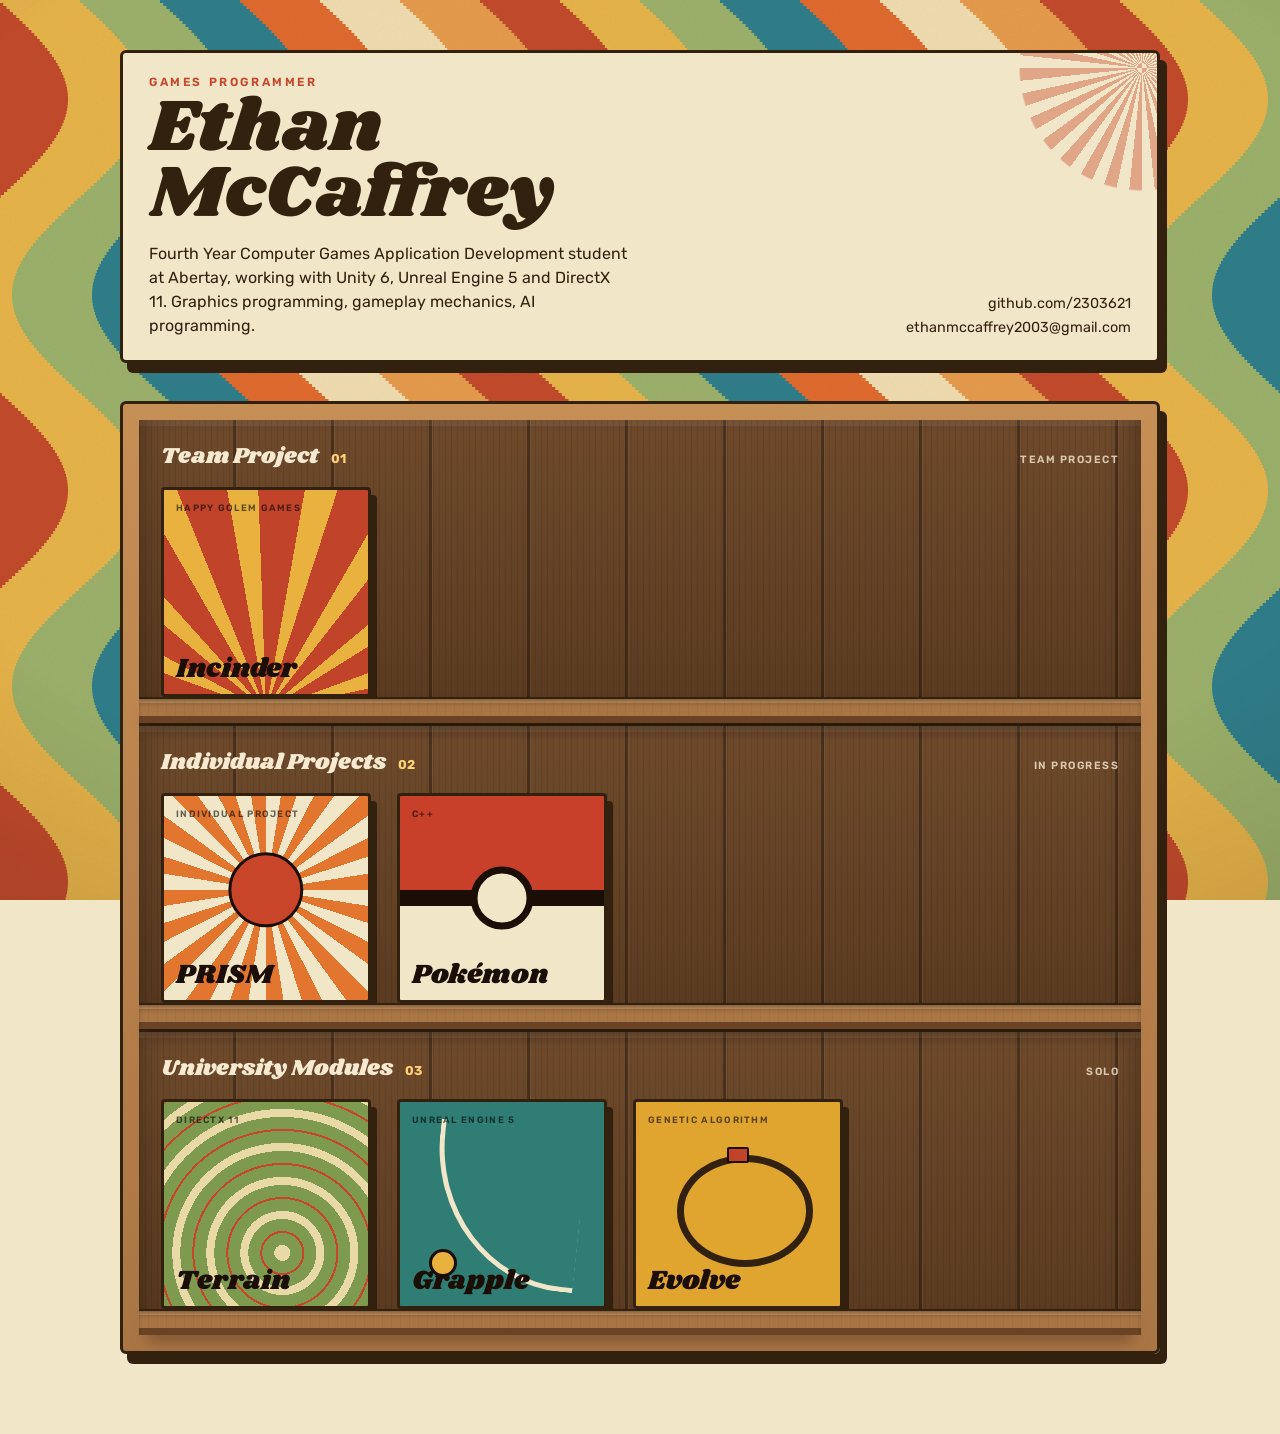
==== index.html @ 0d9d80af "Add files via upload" ====
<!DOCTYPE html>
<html lang="en">
    <head>
        <meta charset="UTF-8">
        <meta name="viewport" content="width=device-width, initial-scale=1.0">
        <title>Ethan McCaffrey - Portfolio</title>

        <link rel="preconnect" href="https://fonts.googleapis.com">
        <link rel="preconnect" href="https://fonts.gstatic.com" crossorigin>
        <link rel="stylesheet" href="https://fonts.googleapis.com/css2?family=Shrikhand&family=Rubik:wght@400;500;600;700&display=swap">

        <link rel="stylesheet" href="style.css">
    </head>
    <body>
        <canvas id="wall"></canvas>
        <div id="wall-tint"></div>
        <div class="grain"></div>

        <div class="wrap">
            <header class="masthead">
                <div class="sunburst"></div>
                <div class="brand">
                    <p class="eyebrow">Games Programmer</p>
                    <h1>Ethan<br>McCaffrey</h1>
                    <p class="tagline">Fourth Year Computer Games Application Development student at Abertay, working with Unity 6, Unreal Engine 5 and DirectX 11. Graphics programming, gameplay mechanics, AI programming.</p>
                </div>
                <div class="contact">
                    <a href="https://github.com/2303621" target="_blank" rel="noopener">github.com/2303621</a>
                    <a href="mailto:ethanmccaffrey2003@gmail.com">ethanmccaffrey2003@gmail.com</a>
                </div>
            </header>

            <main class="shelf" id="shelf"></main>
        </div>

        <section class="player" id="player" aria-hidden="true">
            <div class="player-bg" aria-hidden="true"></div>
            <div class="player-scroll">

                <div class="player-top">
                    <button class="back" id="back">&lsaquo; Back to shelf</button>
                    <span class="player-ctx" id="player-ctx">University Modules</span>
                </div>

                <div class="hero">
                    <div class="stage">
                        <div class="disc"></div>
                        <div class="player-art art cv-prism"></div>
                    </div>

                    <div class="player-info">
                        <p class="player-kicker">Individual Project</p>
                        <h2 class="player-title">PRISM</h2>
                        <p class="player-sub">Music-embodiment visualiser</p>
                        <p class="player-tech">Unity 6 &middot; C# &middot; Python</p>

                        <div class="scrub">
                            <div class="scrub-bar"><span id="player-progress"></span></div>
                            <div class="scrub-time"><span id="player-time">1:24</span><span id="player-year">2026</span></div>
                        </div>

                        <div class="controls">
                            <button id="prev" aria-label="Previous project"><svg viewBox="0 0 24 24"><path d="M7 6h2v12H7zM9 12l10 6V6z"/></svg></button>
                            <button class="play" aria-label="Play (decorative)"><svg viewBox="0 0 24 24"><path d="M8 5v14l11-7z"/></svg></button>
                            <button id="next" aria-label="Next project"><svg viewBox="0 0 24 24"><path d="M15 6h2v12h-2zM6 18l10-6L6 6z"/></svg></button>
                            <a class="gh" id="player-link" href="#" target="_blank" rel="noopener"></a>
                        </div>

                        <p class="player-blurb"></p>
                        <div class="tags" id="player-tags"></div>
                    </div>

                    <div class="cue" id="player-cue" hidden>
                        <button type="button" id="cue-btn"><span></span><span class="arr">&darr;</span></button>
                    </div>
                </div>
                <section class="sleeve-back" id="player-sleeve" hidden></section>

            </div>
        </section>

        <script src="script.js"></script>
    </body>
</html>
---- style.css ----
:root {
  --paper:#f2e6c9;  
  --ink:#33210f;   
  --accent:#c8452a;   
  --line:#33210f33;

  --wood:#a97544;   
  --wood-lite:#c68f56;
  --wood-dark:#734b29;

  --display: "Shrikhand", Georgia, serif;      
  --text: "Rubik", system-ui, sans-serif;   
  --ease: cubic-bezier(.34,.09,.2,1);
}

* { box-sizing: border-box; }
html, body { height: 100%; }
body {
  margin: 0;
  background: var(--paper);
  color: var(--ink);
  font-family: var(--text);
  -webkit-font-smoothing: antialiased;
  overflow-x: hidden;
}
h1, h2, h3 { margin: 0; font-weight: 400; text-wrap: balance; }

#wall { position: fixed; inset: 0; z-index: -3; }
#wall-tint {
  position: fixed; inset: 0; z-index: -2; pointer-events: none;
  background: radial-gradient(120% 105% at 50% 38%, transparent 52%, #1a0e0640 100%);
}
.grain {
  position: fixed; inset: 0; z-index: -1; pointer-events: none;
  opacity: .10; mix-blend-mode: multiply;
  background-image: url("data:image/svg+xml,%3Csvg xmlns='http://www.w3.org/2000/svg' width='100' height='100'%3E%3Cfilter id='n'%3E%3CfeTurbulence type='fractalNoise' baseFrequency='.85' numOctaves='2'/%3E%3C/filter%3E%3Crect width='100%25' height='100%25' filter='url(%23n)'/%3E%3C/svg%3E");
}

.wrap { max-width: 1120px; margin: 0 auto; padding: clamp(26px,5vw,50px) clamp(18px,4vw,40px) 80px; }

.masthead {
  position: relative; overflow: hidden;
  display: flex; flex-wrap: wrap; align-items: flex-end; justify-content: space-between; gap: 22px;
  background: var(--paper); border: 3px solid var(--ink); border-radius: 6px;
  box-shadow: 7px 10px 0 var(--ink); padding: 22px 26px;
}
.brand, .contact { position: relative; z-index: 1; }
.sunburst {
  position: absolute; top: -128px; right: -128px; width: 286px; height: 286px; z-index: 0; opacity: .4; pointer-events: none;
  background: repeating-conic-gradient(from 0deg at 50% 50%, var(--accent) 0deg 6deg, transparent 6deg 12deg);
  -webkit-mask: radial-gradient(circle, #000 60%, transparent 61%);
          mask: radial-gradient(circle, #000 60%, transparent 61%);
}
.eyebrow {
  font-family: var(--text); font-weight: 600; font-size: .74rem;
  letter-spacing: .22em; text-transform: uppercase; color: var(--accent); margin: 0 0 6px;
}
.masthead h1 { font-family: var(--display); font-size: clamp(2.6rem,7.5vw,4.6rem); line-height: .9; color: var(--ink); }
.tagline { max-width: 48ch; margin: .9rem 0 0; font-size: 1rem; line-height: 1.5; }

.contact { display: flex; flex-direction: column; align-items: flex-end; gap: 5px; text-align: right; font-size: .9rem; }
.now-spinning {
  display: flex; align-items: center; gap: 8px; margin: 0 0 3px;
  font-weight: 600; font-size: .72rem; letter-spacing: .06em; text-transform: uppercase;
}
.dot { width: 10px; height: 10px; border-radius: 50%; background: var(--accent); border: 2px solid var(--ink); }
.contact a { color: var(--ink); text-decoration: none; border-bottom: 2px solid transparent; }
.contact a:hover { border-color: var(--accent); }

#shelf {
  margin-top: 38px; border: 3px solid var(--ink); border-radius: 6px; overflow: hidden; padding: 16px;
  background: linear-gradient(180deg, #c68f56, #a97544);   
  box-shadow: 7px 10px 0 var(--ink);
}

.unit {
  position: relative; padding: 20px 22px 0; color: #f7ead0; border-bottom: 3px solid var(--ink);
  background:
    repeating-linear-gradient(90deg, rgba(0,0,0,.09) 0 1px, transparent 1px 6px),
    repeating-linear-gradient(90deg, transparent 0 94px, rgba(0,0,0,.32) 94px 97px, rgba(255,255,255,.05) 97px 98px),
    linear-gradient(180deg, #6f4a2b, #593a20);
  box-shadow: inset 0 -20px 26px -16px #00000075, inset 22px 0 44px -32px #00000070, inset -22px 0 44px -32px #00000070, inset 0 6px 0 0 #ffffff10;
}
.unit:last-child { border-bottom: 0; }

.row-head { display: flex; align-items: baseline; gap: 12px; margin-bottom: 14px; }
.row-head h2 { font-family: var(--display); font-size: 1.4rem; color: inherit; }
.count { font-family: var(--text); font-weight: 700; font-size: .8rem; color: #ffd27a; }
.side  { margin-left: auto; font-family: var(--text); font-weight: 600; font-size: .66rem; letter-spacing: .14em; text-transform: uppercase; opacity: .8; }

.crate { display: flex; align-items: flex-end; gap: clamp(16px,2.4vw,26px); overflow-x: auto; padding-bottom: 0; scroll-snap-type: x proximity; }

.ledge {
  margin: 0 -22px; height: 26px; position: relative; z-index: 2; border-top: 2px solid var(--ink);
  background: linear-gradient(180deg, #cd9760 0 4px, #a97544 4px 17px, #6a4324 17px 26px);
  box-shadow: inset 0 5px 6px -3px #0000007a, 0 12px 16px -9px #00000080;
}
.ledge::before {
  content: ""; position: absolute; top: 2px; left: 0; right: 0; height: 15px; opacity: .28;
  background: repeating-linear-gradient(90deg, #00000026 0 1px, transparent 1px 9px);
}

.sleeve {
  scroll-snap-align: start; flex: 0 0 clamp(172px,22vw,210px);
  background: none; border: 0; padding: 0; cursor: pointer; text-align: left; color: inherit; font: inherit;
}
.art {
  position: relative; aspect-ratio: 1; border-radius: 4px; overflow: hidden;
  border: 3px solid var(--ink); box-shadow: 6px 8px 0 var(--ink);
  transition: transform .28s var(--ease), box-shadow .28s var(--ease);
}
.sleeve:hover .art { transform: translate(-3px,-4px); box-shadow: 10px 13px 0 var(--ink); }
.art img { width: 100%; height: 100%; object-fit: cover; display: block; }  

.cover-label { position: absolute; inset: 0; z-index: 2; padding: 12px; display: flex; flex-direction: column; justify-content: space-between; }
.cover-kicker { font-family: var(--text); font-weight: 600; font-size: .58rem; letter-spacing: .14em; text-transform: uppercase; color: #00000099; }
.cover-title  { font-family: var(--display); font-size: 1.7rem; line-height: .9; color: #1a0e06; }

.cv-terrain { background: #7d9a4e; }
.cv-terrain::before { content:""; position:absolute; inset:0; background:repeating-radial-gradient(circle at 58% 74%, #e9d9a6 0 8px, transparent 8px 20px, #c8452a 20px 22px, transparent 22px 34px); }
.cv-grapple { background: #2f7d74; }
.cv-grapple::before { content:""; position:absolute; left:16%; top:12%; width:70%; height:76%; border-left:5px solid #f2e6c9; border-bottom:5px solid #f2e6c9; border-radius:0 0 0 92%; transform:rotate(6deg); }
.cv-grapple::after  { content:""; position:absolute; left:14%; bottom:14%; width:22px; height:22px; border-radius:50%; background:#e9b23f; border:3px solid #1a0e06; }
.cv-prism { background: #e2762e; }
.cv-prism::before { content:""; position:absolute; inset:0; background:repeating-conic-gradient(from 0deg at 50% 46%, #f2e6c9 0 9deg, transparent 9deg 18deg); }
.cv-prism::after  { content:""; position:absolute; left:50%; top:46%; width:34%; aspect-ratio:1; transform:translate(-50%,-50%); border-radius:50%; background:#c8452a; border:3px solid #1a0e06; }
.cv-incinder { background: #c1442a; }
.cv-incinder::before { content:""; position:absolute; inset:0; background:repeating-conic-gradient(from 90deg at 50% 108%, #e9b23f 0 8deg, transparent 8deg 20deg); }
.cv-pokemon { background: linear-gradient(180deg, #c8402a 0 46%, #1a0e06 46% 54%, #f2e6c9 54% 100%); }
.cv-pokemon::after { content:""; position:absolute; left:50%; top:50%; transform:translate(-50%,-50%); width:24%; aspect-ratio:1; border-radius:50%; background:#f2e6c9; border:7px solid #1a0e06; }

.cv-ai { background:#e0a52e; }
.cv-ai::before { content:""; position:absolute; left:20%; top:26%; width:60%; height:48%; border:7px solid #33210f; border-radius:50%; }
.cv-ai::after { content:""; position:absolute; left:50%; top:26%; transform:translate(-50%,-50%); width:18px; height:12px; border-radius:2px; background:#c1442a; border:2px solid #1a0e06; }

.player {
  position: fixed; inset: 0; z-index: 40; background: var(--paper);
  opacity: 0; visibility: hidden; transition: opacity .35s var(--ease), visibility .35s; overflow-y: auto;
}
.player.open { opacity: 1; visibility: visible; }
[hidden] { display: none !important; }

.player-bg { position: fixed; inset: 0; z-index: 0; pointer-events: none; background: url("data:image/svg+xml,%3Csvg%20xmlns%3D%22http%3A%2F%2Fwww.w3.org%2F2000%2Fsvg%22%20viewBox%3D%220%200%202000%201200%22%20width%3D%222000%22%20height%3D%221200%22%20preserveAspectRatio%3D%22none%22%3E%0A%3Cpath%20d%3D%22M%2046.0%200.0%20L%2048.7%2015.0%20L%2051.3%2030.0%20L%2053.9%2045.0%20L%2056.5%2060.0%20L%2059.0%2075.0%20L%2061.4%2090.0%20L%2063.8%20105.0%20L%2066.0%20120.0%20L%2068.1%20135.0%20L%2070.0%20150.0%20L%2071.9%20165.0%20L%2073.5%20180.0%20L%2075.0%20195.0%20L%2076.3%20210.0%20L%2077.4%20225.0%20L%2078.3%20240.0%20L%2079.1%20255.0%20L%2079.6%20270.0%20L%2079.9%20285.0%20L%2080.0%20300.0%20L%2079.9%20315.0%20L%2079.6%20330.0%20L%2079.1%20345.0%20L%2078.3%20360.0%20L%2077.4%20375.0%20L%2076.3%20390.0%20L%2075.0%20405.0%20L%2073.5%20420.0%20L%2071.9%20435.0%20L%2070.0%20450.0%20L%2068.1%20465.0%20L%2066.0%20480.0%20L%2063.8%20495.0%20L%2061.4%20510.0%20L%2059.0%20525.0%20L%2056.5%20540.0%20L%2053.9%20555.0%20L%2051.3%20570.0%20L%2048.7%20585.0%20L%2046.0%20600.0%20L%2043.3%20615.0%20L%2040.7%20630.0%20L%2038.1%20645.0%20L%2035.5%20660.0%20L%2033.0%20675.0%20L%2030.6%20690.0%20L%2028.2%20705.0%20L%2026.0%20720.0%20L%2023.9%20735.0%20L%2022.0%20750.0%20L%2020.1%20765.0%20L%2018.5%20780.0%20L%2017.0%20795.0%20L%2015.7%20810.0%20L%2014.6%20825.0%20L%2013.7%20840.0%20L%2012.9%20855.0%20L%2012.4%20870.0%20L%2012.1%20885.0%20L%2012.0%20900.0%20L%2012.1%20915.0%20L%2012.4%20930.0%20L%2012.9%20945.0%20L%2013.7%20960.0%20L%2014.6%20975.0%20L%2015.7%20990.0%20L%2017.0%201005.0%20L%2018.5%201020.0%20L%2020.1%201035.0%20L%2022.0%201050.0%20L%2023.9%201065.0%20L%2026.0%201080.0%20L%2028.2%201095.0%20L%2030.6%201110.0%20L%2033.0%201125.0%20L%2035.5%201140.0%20L%2038.1%201155.0%20L%2040.7%201170.0%20L%2043.3%201185.0%20L%2046.0%201200.0%22%20fill%3D%22none%22%20stroke%3D%22%231f4a5c%22%20stroke-width%3D%2240%22%20stroke-linecap%3D%22round%22%2F%3E%0A%3Cpath%20d%3D%22M%201954.0%200.0%20L%201951.3%2015.0%20L%201948.7%2030.0%20L%201946.1%2045.0%20L%201943.5%2060.0%20L%201941.0%2075.0%20L%201938.6%2090.0%20L%201936.2%20105.0%20L%201934.0%20120.0%20L%201931.9%20135.0%20L%201930.0%20150.0%20L%201928.1%20165.0%20L%201926.5%20180.0%20L%201925.0%20195.0%20L%201923.7%20210.0%20L%201922.6%20225.0%20L%201921.7%20240.0%20L%201920.9%20255.0%20L%201920.4%20270.0%20L%201920.1%20285.0%20L%201920.0%20300.0%20L%201920.1%20315.0%20L%201920.4%20330.0%20L%201920.9%20345.0%20L%201921.7%20360.0%20L%201922.6%20375.0%20L%201923.7%20390.0%20L%201925.0%20405.0%20L%201926.5%20420.0%20L%201928.1%20435.0%20L%201930.0%20450.0%20L%201931.9%20465.0%20L%201934.0%20480.0%20L%201936.2%20495.0%20L%201938.6%20510.0%20L%201941.0%20525.0%20L%201943.5%20540.0%20L%201946.1%20555.0%20L%201948.7%20570.0%20L%201951.3%20585.0%20L%201954.0%20600.0%20L%201956.7%20615.0%20L%201959.3%20630.0%20L%201961.9%20645.0%20L%201964.5%20660.0%20L%201967.0%20675.0%20L%201969.4%20690.0%20L%201971.8%20705.0%20L%201974.0%20720.0%20L%201976.1%20735.0%20L%201978.0%20750.0%20L%201979.9%20765.0%20L%201981.5%20780.0%20L%201983.0%20795.0%20L%201984.3%20810.0%20L%201985.4%20825.0%20L%201986.3%20840.0%20L%201987.1%20855.0%20L%201987.6%20870.0%20L%201987.9%20885.0%20L%201988.0%20900.0%20L%201987.9%20915.0%20L%201987.6%20930.0%20L%201987.1%20945.0%20L%201986.3%20960.0%20L%201985.4%20975.0%20L%201984.3%20990.0%20L%201983.0%201005.0%20L%201981.5%201020.0%20L%201979.9%201035.0%20L%201978.0%201050.0%20L%201976.1%201065.0%20L%201974.0%201080.0%20L%201971.8%201095.0%20L%201969.4%201110.0%20L%201967.0%201125.0%20L%201964.5%201140.0%20L%201961.9%201155.0%20L%201959.3%201170.0%20L%201956.7%201185.0%20L%201954.0%201200.0%22%20fill%3D%22none%22%20stroke%3D%22%231f4a5c%22%20stroke-width%3D%2240%22%20stroke-linecap%3D%22round%22%2F%3E%0A%3Cpath%20d%3D%22M%2098.0%200.0%20L%20100.7%2015.0%20L%20103.3%2030.0%20L%20105.9%2045.0%20L%20108.5%2060.0%20L%20111.0%2075.0%20L%20113.4%2090.0%20L%20115.8%20105.0%20L%20118.0%20120.0%20L%20120.1%20135.0%20L%20122.0%20150.0%20L%20123.9%20165.0%20L%20125.5%20180.0%20L%20127.0%20195.0%20L%20128.3%20210.0%20L%20129.4%20225.0%20L%20130.3%20240.0%20L%20131.1%20255.0%20L%20131.6%20270.0%20L%20131.9%20285.0%20L%20132.0%20300.0%20L%20131.9%20315.0%20L%20131.6%20330.0%20L%20131.1%20345.0%20L%20130.3%20360.0%20L%20129.4%20375.0%20L%20128.3%20390.0%20L%20127.0%20405.0%20L%20125.5%20420.0%20L%20123.9%20435.0%20L%20122.0%20450.0%20L%20120.1%20465.0%20L%20118.0%20480.0%20L%20115.8%20495.0%20L%20113.4%20510.0%20L%20111.0%20525.0%20L%20108.5%20540.0%20L%20105.9%20555.0%20L%20103.3%20570.0%20L%20100.7%20585.0%20L%2098.0%20600.0%20L%2095.3%20615.0%20L%2092.7%20630.0%20L%2090.1%20645.0%20L%2087.5%20660.0%20L%2085.0%20675.0%20L%2082.6%20690.0%20L%2080.2%20705.0%20L%2078.0%20720.0%20L%2075.9%20735.0%20L%2074.0%20750.0%20L%2072.1%20765.0%20L%2070.5%20780.0%20L%2069.0%20795.0%20L%2067.7%20810.0%20L%2066.6%20825.0%20L%2065.7%20840.0%20L%2064.9%20855.0%20L%2064.4%20870.0%20L%2064.1%20885.0%20L%2064.0%20900.0%20L%2064.1%20915.0%20L%2064.4%20930.0%20L%2064.9%20945.0%20L%2065.7%20960.0%20L%2066.6%20975.0%20L%2067.7%20990.0%20L%2069.0%201005.0%20L%2070.5%201020.0%20L%2072.1%201035.0%20L%2074.0%201050.0%20L%2075.9%201065.0%20L%2078.0%201080.0%20L%2080.2%201095.0%20L%2082.6%201110.0%20L%2085.0%201125.0%20L%2087.5%201140.0%20L%2090.1%201155.0%20L%2092.7%201170.0%20L%2095.3%201185.0%20L%2098.0%201200.0%22%20fill%3D%22none%22%20stroke%3D%22%232f9c9c%22%20stroke-width%3D%2240%22%20stroke-linecap%3D%22round%22%2F%3E%0A%3Cpath%20d%3D%22M%201902.0%200.0%20L%201899.3%2015.0%20L%201896.7%2030.0%20L%201894.1%2045.0%20L%201891.5%2060.0%20L%201889.0%2075.0%20L%201886.6%2090.0%20L%201884.2%20105.0%20L%201882.0%20120.0%20L%201879.9%20135.0%20L%201878.0%20150.0%20L%201876.1%20165.0%20L%201874.5%20180.0%20L%201873.0%20195.0%20L%201871.7%20210.0%20L%201870.6%20225.0%20L%201869.7%20240.0%20L%201868.9%20255.0%20L%201868.4%20270.0%20L%201868.1%20285.0%20L%201868.0%20300.0%20L%201868.1%20315.0%20L%201868.4%20330.0%20L%201868.9%20345.0%20L%201869.7%20360.0%20L%201870.6%20375.0%20L%201871.7%20390.0%20L%201873.0%20405.0%20L%201874.5%20420.0%20L%201876.1%20435.0%20L%201878.0%20450.0%20L%201879.9%20465.0%20L%201882.0%20480.0%20L%201884.2%20495.0%20L%201886.6%20510.0%20L%201889.0%20525.0%20L%201891.5%20540.0%20L%201894.1%20555.0%20L%201896.7%20570.0%20L%201899.3%20585.0%20L%201902.0%20600.0%20L%201904.7%20615.0%20L%201907.3%20630.0%20L%201909.9%20645.0%20L%201912.5%20660.0%20L%201915.0%20675.0%20L%201917.4%20690.0%20L%201919.8%20705.0%20L%201922.0%20720.0%20L%201924.1%20735.0%20L%201926.0%20750.0%20L%201927.9%20765.0%20L%201929.5%20780.0%20L%201931.0%20795.0%20L%201932.3%20810.0%20L%201933.4%20825.0%20L%201934.3%20840.0%20L%201935.1%20855.0%20L%201935.6%20870.0%20L%201935.9%20885.0%20L%201936.0%20900.0%20L%201935.9%20915.0%20L%201935.6%20930.0%20L%201935.1%20945.0%20L%201934.3%20960.0%20L%201933.4%20975.0%20L%201932.3%20990.0%20L%201931.0%201005.0%20L%201929.5%201020.0%20L%201927.9%201035.0%20L%201926.0%201050.0%20L%201924.1%201065.0%20L%201922.0%201080.0%20L%201919.8%201095.0%20L%201917.4%201110.0%20L%201915.0%201125.0%20L%201912.5%201140.0%20L%201909.9%201155.0%20L%201907.3%201170.0%20L%201904.7%201185.0%20L%201902.0%201200.0%22%20fill%3D%22none%22%20stroke%3D%22%232f9c9c%22%20stroke-width%3D%2240%22%20stroke-linecap%3D%22round%22%2F%3E%0A%3Cpath%20d%3D%22M%20150.0%200.0%20L%20152.7%2015.0%20L%20155.3%2030.0%20L%20157.9%2045.0%20L%20160.5%2060.0%20L%20163.0%2075.0%20L%20165.4%2090.0%20L%20167.8%20105.0%20L%20170.0%20120.0%20L%20172.1%20135.0%20L%20174.0%20150.0%20L%20175.9%20165.0%20L%20177.5%20180.0%20L%20179.0%20195.0%20L%20180.3%20210.0%20L%20181.4%20225.0%20L%20182.3%20240.0%20L%20183.1%20255.0%20L%20183.6%20270.0%20L%20183.9%20285.0%20L%20184.0%20300.0%20L%20183.9%20315.0%20L%20183.6%20330.0%20L%20183.1%20345.0%20L%20182.3%20360.0%20L%20181.4%20375.0%20L%20180.3%20390.0%20L%20179.0%20405.0%20L%20177.5%20420.0%20L%20175.9%20435.0%20L%20174.0%20450.0%20L%20172.1%20465.0%20L%20170.0%20480.0%20L%20167.8%20495.0%20L%20165.4%20510.0%20L%20163.0%20525.0%20L%20160.5%20540.0%20L%20157.9%20555.0%20L%20155.3%20570.0%20L%20152.7%20585.0%20L%20150.0%20600.0%20L%20147.3%20615.0%20L%20144.7%20630.0%20L%20142.1%20645.0%20L%20139.5%20660.0%20L%20137.0%20675.0%20L%20134.6%20690.0%20L%20132.2%20705.0%20L%20130.0%20720.0%20L%20127.9%20735.0%20L%20126.0%20750.0%20L%20124.1%20765.0%20L%20122.5%20780.0%20L%20121.0%20795.0%20L%20119.7%20810.0%20L%20118.6%20825.0%20L%20117.7%20840.0%20L%20116.9%20855.0%20L%20116.4%20870.0%20L%20116.1%20885.0%20L%20116.0%20900.0%20L%20116.1%20915.0%20L%20116.4%20930.0%20L%20116.9%20945.0%20L%20117.7%20960.0%20L%20118.6%20975.0%20L%20119.7%20990.0%20L%20121.0%201005.0%20L%20122.5%201020.0%20L%20124.1%201035.0%20L%20126.0%201050.0%20L%20127.9%201065.0%20L%20130.0%201080.0%20L%20132.2%201095.0%20L%20134.6%201110.0%20L%20137.0%201125.0%20L%20139.5%201140.0%20L%20142.1%201155.0%20L%20144.7%201170.0%20L%20147.3%201185.0%20L%20150.0%201200.0%22%20fill%3D%22none%22%20stroke%3D%22%23edb636%22%20stroke-width%3D%2240%22%20stroke-linecap%3D%22round%22%2F%3E%0A%3Cpath%20d%3D%22M%201850.0%200.0%20L%201847.3%2015.0%20L%201844.7%2030.0%20L%201842.1%2045.0%20L%201839.5%2060.0%20L%201837.0%2075.0%20L%201834.6%2090.0%20L%201832.2%20105.0%20L%201830.0%20120.0%20L%201827.9%20135.0%20L%201826.0%20150.0%20L%201824.1%20165.0%20L%201822.5%20180.0%20L%201821.0%20195.0%20L%201819.7%20210.0%20L%201818.6%20225.0%20L%201817.7%20240.0%20L%201816.9%20255.0%20L%201816.4%20270.0%20L%201816.1%20285.0%20L%201816.0%20300.0%20L%201816.1%20315.0%20L%201816.4%20330.0%20L%201816.9%20345.0%20L%201817.7%20360.0%20L%201818.6%20375.0%20L%201819.7%20390.0%20L%201821.0%20405.0%20L%201822.5%20420.0%20L%201824.1%20435.0%20L%201826.0%20450.0%20L%201827.9%20465.0%20L%201830.0%20480.0%20L%201832.2%20495.0%20L%201834.6%20510.0%20L%201837.0%20525.0%20L%201839.5%20540.0%20L%201842.1%20555.0%20L%201844.7%20570.0%20L%201847.3%20585.0%20L%201850.0%20600.0%20L%201852.7%20615.0%20L%201855.3%20630.0%20L%201857.9%20645.0%20L%201860.5%20660.0%20L%201863.0%20675.0%20L%201865.4%20690.0%20L%201867.8%20705.0%20L%201870.0%20720.0%20L%201872.1%20735.0%20L%201874.0%20750.0%20L%201875.9%20765.0%20L%201877.5%20780.0%20L%201879.0%20795.0%20L%201880.3%20810.0%20L%201881.4%20825.0%20L%201882.3%20840.0%20L%201883.1%20855.0%20L%201883.6%20870.0%20L%201883.9%20885.0%20L%201884.0%20900.0%20L%201883.9%20915.0%20L%201883.6%20930.0%20L%201883.1%20945.0%20L%201882.3%20960.0%20L%201881.4%20975.0%20L%201880.3%20990.0%20L%201879.0%201005.0%20L%201877.5%201020.0%20L%201875.9%201035.0%20L%201874.0%201050.0%20L%201872.1%201065.0%20L%201870.0%201080.0%20L%201867.8%201095.0%20L%201865.4%201110.0%20L%201863.0%201125.0%20L%201860.5%201140.0%20L%201857.9%201155.0%20L%201855.3%201170.0%20L%201852.7%201185.0%20L%201850.0%201200.0%22%20fill%3D%22none%22%20stroke%3D%22%23edb636%22%20stroke-width%3D%2240%22%20stroke-linecap%3D%22round%22%2F%3E%0A%3Cpath%20d%3D%22M%20202.0%200.0%20L%20204.7%2015.0%20L%20207.3%2030.0%20L%20209.9%2045.0%20L%20212.5%2060.0%20L%20215.0%2075.0%20L%20217.4%2090.0%20L%20219.8%20105.0%20L%20222.0%20120.0%20L%20224.1%20135.0%20L%20226.0%20150.0%20L%20227.9%20165.0%20L%20229.5%20180.0%20L%20231.0%20195.0%20L%20232.3%20210.0%20L%20233.4%20225.0%20L%20234.3%20240.0%20L%20235.1%20255.0%20L%20235.6%20270.0%20L%20235.9%20285.0%20L%20236.0%20300.0%20L%20235.9%20315.0%20L%20235.6%20330.0%20L%20235.1%20345.0%20L%20234.3%20360.0%20L%20233.4%20375.0%20L%20232.3%20390.0%20L%20231.0%20405.0%20L%20229.5%20420.0%20L%20227.9%20435.0%20L%20226.0%20450.0%20L%20224.1%20465.0%20L%20222.0%20480.0%20L%20219.8%20495.0%20L%20217.4%20510.0%20L%20215.0%20525.0%20L%20212.5%20540.0%20L%20209.9%20555.0%20L%20207.3%20570.0%20L%20204.7%20585.0%20L%20202.0%20600.0%20L%20199.3%20615.0%20L%20196.7%20630.0%20L%20194.1%20645.0%20L%20191.5%20660.0%20L%20189.0%20675.0%20L%20186.6%20690.0%20L%20184.2%20705.0%20L%20182.0%20720.0%20L%20179.9%20735.0%20L%20178.0%20750.0%20L%20176.1%20765.0%20L%20174.5%20780.0%20L%20173.0%20795.0%20L%20171.7%20810.0%20L%20170.6%20825.0%20L%20169.7%20840.0%20L%20168.9%20855.0%20L%20168.4%20870.0%20L%20168.1%20885.0%20L%20168.0%20900.0%20L%20168.1%20915.0%20L%20168.4%20930.0%20L%20168.9%20945.0%20L%20169.7%20960.0%20L%20170.6%20975.0%20L%20171.7%20990.0%20L%20173.0%201005.0%20L%20174.5%201020.0%20L%20176.1%201035.0%20L%20178.0%201050.0%20L%20179.9%201065.0%20L%20182.0%201080.0%20L%20184.2%201095.0%20L%20186.6%201110.0%20L%20189.0%201125.0%20L%20191.5%201140.0%20L%20194.1%201155.0%20L%20196.7%201170.0%20L%20199.3%201185.0%20L%20202.0%201200.0%22%20fill%3D%22none%22%20stroke%3D%22%23e98a2b%22%20stroke-width%3D%2240%22%20stroke-linecap%3D%22round%22%2F%3E%0A%3Cpath%20d%3D%22M%201798.0%200.0%20L%201795.3%2015.0%20L%201792.7%2030.0%20L%201790.1%2045.0%20L%201787.5%2060.0%20L%201785.0%2075.0%20L%201782.6%2090.0%20L%201780.2%20105.0%20L%201778.0%20120.0%20L%201775.9%20135.0%20L%201774.0%20150.0%20L%201772.1%20165.0%20L%201770.5%20180.0%20L%201769.0%20195.0%20L%201767.7%20210.0%20L%201766.6%20225.0%20L%201765.7%20240.0%20L%201764.9%20255.0%20L%201764.4%20270.0%20L%201764.1%20285.0%20L%201764.0%20300.0%20L%201764.1%20315.0%20L%201764.4%20330.0%20L%201764.9%20345.0%20L%201765.7%20360.0%20L%201766.6%20375.0%20L%201767.7%20390.0%20L%201769.0%20405.0%20L%201770.5%20420.0%20L%201772.1%20435.0%20L%201774.0%20450.0%20L%201775.9%20465.0%20L%201778.0%20480.0%20L%201780.2%20495.0%20L%201782.6%20510.0%20L%201785.0%20525.0%20L%201787.5%20540.0%20L%201790.1%20555.0%20L%201792.7%20570.0%20L%201795.3%20585.0%20L%201798.0%20600.0%20L%201800.7%20615.0%20L%201803.3%20630.0%20L%201805.9%20645.0%20L%201808.5%20660.0%20L%201811.0%20675.0%20L%201813.4%20690.0%20L%201815.8%20705.0%20L%201818.0%20720.0%20L%201820.1%20735.0%20L%201822.0%20750.0%20L%201823.9%20765.0%20L%201825.5%20780.0%20L%201827.0%20795.0%20L%201828.3%20810.0%20L%201829.4%20825.0%20L%201830.3%20840.0%20L%201831.1%20855.0%20L%201831.6%20870.0%20L%201831.9%20885.0%20L%201832.0%20900.0%20L%201831.9%20915.0%20L%201831.6%20930.0%20L%201831.1%20945.0%20L%201830.3%20960.0%20L%201829.4%20975.0%20L%201828.3%20990.0%20L%201827.0%201005.0%20L%201825.5%201020.0%20L%201823.9%201035.0%20L%201822.0%201050.0%20L%201820.1%201065.0%20L%201818.0%201080.0%20L%201815.8%201095.0%20L%201813.4%201110.0%20L%201811.0%201125.0%20L%201808.5%201140.0%20L%201805.9%201155.0%20L%201803.3%201170.0%20L%201800.7%201185.0%20L%201798.0%201200.0%22%20fill%3D%22none%22%20stroke%3D%22%23e98a2b%22%20stroke-width%3D%2240%22%20stroke-linecap%3D%22round%22%2F%3E%0A%3Cpath%20d%3D%22M%20254.0%200.0%20L%20256.7%2015.0%20L%20259.3%2030.0%20L%20261.9%2045.0%20L%20264.5%2060.0%20L%20267.0%2075.0%20L%20269.4%2090.0%20L%20271.8%20105.0%20L%20274.0%20120.0%20L%20276.1%20135.0%20L%20278.0%20150.0%20L%20279.9%20165.0%20L%20281.5%20180.0%20L%20283.0%20195.0%20L%20284.3%20210.0%20L%20285.4%20225.0%20L%20286.3%20240.0%20L%20287.1%20255.0%20L%20287.6%20270.0%20L%20287.9%20285.0%20L%20288.0%20300.0%20L%20287.9%20315.0%20L%20287.6%20330.0%20L%20287.1%20345.0%20L%20286.3%20360.0%20L%20285.4%20375.0%20L%20284.3%20390.0%20L%20283.0%20405.0%20L%20281.5%20420.0%20L%20279.9%20435.0%20L%20278.0%20450.0%20L%20276.1%20465.0%20L%20274.0%20480.0%20L%20271.8%20495.0%20L%20269.4%20510.0%20L%20267.0%20525.0%20L%20264.5%20540.0%20L%20261.9%20555.0%20L%20259.3%20570.0%20L%20256.7%20585.0%20L%20254.0%20600.0%20L%20251.3%20615.0%20L%20248.7%20630.0%20L%20246.1%20645.0%20L%20243.5%20660.0%20L%20241.0%20675.0%20L%20238.6%20690.0%20L%20236.2%20705.0%20L%20234.0%20720.0%20L%20231.9%20735.0%20L%20230.0%20750.0%20L%20228.1%20765.0%20L%20226.5%20780.0%20L%20225.0%20795.0%20L%20223.7%20810.0%20L%20222.6%20825.0%20L%20221.7%20840.0%20L%20220.9%20855.0%20L%20220.4%20870.0%20L%20220.1%20885.0%20L%20220.0%20900.0%20L%20220.1%20915.0%20L%20220.4%20930.0%20L%20220.9%20945.0%20L%20221.7%20960.0%20L%20222.6%20975.0%20L%20223.7%20990.0%20L%20225.0%201005.0%20L%20226.5%201020.0%20L%20228.1%201035.0%20L%20230.0%201050.0%20L%20231.9%201065.0%20L%20234.0%201080.0%20L%20236.2%201095.0%20L%20238.6%201110.0%20L%20241.0%201125.0%20L%20243.5%201140.0%20L%20246.1%201155.0%20L%20248.7%201170.0%20L%20251.3%201185.0%20L%20254.0%201200.0%22%20fill%3D%22none%22%20stroke%3D%22%23e0532b%22%20stroke-width%3D%2240%22%20stroke-linecap%3D%22round%22%2F%3E%0A%3Cpath%20d%3D%22M%201746.0%200.0%20L%201743.3%2015.0%20L%201740.7%2030.0%20L%201738.1%2045.0%20L%201735.5%2060.0%20L%201733.0%2075.0%20L%201730.6%2090.0%20L%201728.2%20105.0%20L%201726.0%20120.0%20L%201723.9%20135.0%20L%201722.0%20150.0%20L%201720.1%20165.0%20L%201718.5%20180.0%20L%201717.0%20195.0%20L%201715.7%20210.0%20L%201714.6%20225.0%20L%201713.7%20240.0%20L%201712.9%20255.0%20L%201712.4%20270.0%20L%201712.1%20285.0%20L%201712.0%20300.0%20L%201712.1%20315.0%20L%201712.4%20330.0%20L%201712.9%20345.0%20L%201713.7%20360.0%20L%201714.6%20375.0%20L%201715.7%20390.0%20L%201717.0%20405.0%20L%201718.5%20420.0%20L%201720.1%20435.0%20L%201722.0%20450.0%20L%201723.9%20465.0%20L%201726.0%20480.0%20L%201728.2%20495.0%20L%201730.6%20510.0%20L%201733.0%20525.0%20L%201735.5%20540.0%20L%201738.1%20555.0%20L%201740.7%20570.0%20L%201743.3%20585.0%20L%201746.0%20600.0%20L%201748.7%20615.0%20L%201751.3%20630.0%20L%201753.9%20645.0%20L%201756.5%20660.0%20L%201759.0%20675.0%20L%201761.4%20690.0%20L%201763.8%20705.0%20L%201766.0%20720.0%20L%201768.1%20735.0%20L%201770.0%20750.0%20L%201771.9%20765.0%20L%201773.5%20780.0%20L%201775.0%20795.0%20L%201776.3%20810.0%20L%201777.4%20825.0%20L%201778.3%20840.0%20L%201779.1%20855.0%20L%201779.6%20870.0%20L%201779.9%20885.0%20L%201780.0%20900.0%20L%201779.9%20915.0%20L%201779.6%20930.0%20L%201779.1%20945.0%20L%201778.3%20960.0%20L%201777.4%20975.0%20L%201776.3%20990.0%20L%201775.0%201005.0%20L%201773.5%201020.0%20L%201771.9%201035.0%20L%201770.0%201050.0%20L%201768.1%201065.0%20L%201766.0%201080.0%20L%201763.8%201095.0%20L%201761.4%201110.0%20L%201759.0%201125.0%20L%201756.5%201140.0%20L%201753.9%201155.0%20L%201751.3%201170.0%20L%201748.7%201185.0%20L%201746.0%201200.0%22%20fill%3D%22none%22%20stroke%3D%22%23e0532b%22%20stroke-width%3D%2240%22%20stroke-linecap%3D%22round%22%2F%3E%0A%3Cpath%20d%3D%22M%20306.0%200.0%20L%20308.7%2015.0%20L%20311.3%2030.0%20L%20313.9%2045.0%20L%20316.5%2060.0%20L%20319.0%2075.0%20L%20321.4%2090.0%20L%20323.8%20105.0%20L%20326.0%20120.0%20L%20328.1%20135.0%20L%20330.0%20150.0%20L%20331.9%20165.0%20L%20333.5%20180.0%20L%20335.0%20195.0%20L%20336.3%20210.0%20L%20337.4%20225.0%20L%20338.3%20240.0%20L%20339.1%20255.0%20L%20339.6%20270.0%20L%20339.9%20285.0%20L%20340.0%20300.0%20L%20339.9%20315.0%20L%20339.6%20330.0%20L%20339.1%20345.0%20L%20338.3%20360.0%20L%20337.4%20375.0%20L%20336.3%20390.0%20L%20335.0%20405.0%20L%20333.5%20420.0%20L%20331.9%20435.0%20L%20330.0%20450.0%20L%20328.1%20465.0%20L%20326.0%20480.0%20L%20323.8%20495.0%20L%20321.4%20510.0%20L%20319.0%20525.0%20L%20316.5%20540.0%20L%20313.9%20555.0%20L%20311.3%20570.0%20L%20308.7%20585.0%20L%20306.0%20600.0%20L%20303.3%20615.0%20L%20300.7%20630.0%20L%20298.1%20645.0%20L%20295.5%20660.0%20L%20293.0%20675.0%20L%20290.6%20690.0%20L%20288.2%20705.0%20L%20286.0%20720.0%20L%20283.9%20735.0%20L%20282.0%20750.0%20L%20280.1%20765.0%20L%20278.5%20780.0%20L%20277.0%20795.0%20L%20275.7%20810.0%20L%20274.6%20825.0%20L%20273.7%20840.0%20L%20272.9%20855.0%20L%20272.4%20870.0%20L%20272.1%20885.0%20L%20272.0%20900.0%20L%20272.1%20915.0%20L%20272.4%20930.0%20L%20272.9%20945.0%20L%20273.7%20960.0%20L%20274.6%20975.0%20L%20275.7%20990.0%20L%20277.0%201005.0%20L%20278.5%201020.0%20L%20280.1%201035.0%20L%20282.0%201050.0%20L%20283.9%201065.0%20L%20286.0%201080.0%20L%20288.2%201095.0%20L%20290.6%201110.0%20L%20293.0%201125.0%20L%20295.5%201140.0%20L%20298.1%201155.0%20L%20300.7%201170.0%20L%20303.3%201185.0%20L%20306.0%201200.0%22%20fill%3D%22none%22%20stroke%3D%22%237d8047%22%20stroke-width%3D%2240%22%20stroke-linecap%3D%22round%22%2F%3E%0A%3Cpath%20d%3D%22M%201694.0%200.0%20L%201691.3%2015.0%20L%201688.7%2030.0%20L%201686.1%2045.0%20L%201683.5%2060.0%20L%201681.0%2075.0%20L%201678.6%2090.0%20L%201676.2%20105.0%20L%201674.0%20120.0%20L%201671.9%20135.0%20L%201670.0%20150.0%20L%201668.1%20165.0%20L%201666.5%20180.0%20L%201665.0%20195.0%20L%201663.7%20210.0%20L%201662.6%20225.0%20L%201661.7%20240.0%20L%201660.9%20255.0%20L%201660.4%20270.0%20L%201660.1%20285.0%20L%201660.0%20300.0%20L%201660.1%20315.0%20L%201660.4%20330.0%20L%201660.9%20345.0%20L%201661.7%20360.0%20L%201662.6%20375.0%20L%201663.7%20390.0%20L%201665.0%20405.0%20L%201666.5%20420.0%20L%201668.1%20435.0%20L%201670.0%20450.0%20L%201671.9%20465.0%20L%201674.0%20480.0%20L%201676.2%20495.0%20L%201678.6%20510.0%20L%201681.0%20525.0%20L%201683.5%20540.0%20L%201686.1%20555.0%20L%201688.7%20570.0%20L%201691.3%20585.0%20L%201694.0%20600.0%20L%201696.7%20615.0%20L%201699.3%20630.0%20L%201701.9%20645.0%20L%201704.5%20660.0%20L%201707.0%20675.0%20L%201709.4%20690.0%20L%201711.8%20705.0%20L%201714.0%20720.0%20L%201716.1%20735.0%20L%201718.0%20750.0%20L%201719.9%20765.0%20L%201721.5%20780.0%20L%201723.0%20795.0%20L%201724.3%20810.0%20L%201725.4%20825.0%20L%201726.3%20840.0%20L%201727.1%20855.0%20L%201727.6%20870.0%20L%201727.9%20885.0%20L%201728.0%20900.0%20L%201727.9%20915.0%20L%201727.6%20930.0%20L%201727.1%20945.0%20L%201726.3%20960.0%20L%201725.4%20975.0%20L%201724.3%20990.0%20L%201723.0%201005.0%20L%201721.5%201020.0%20L%201719.9%201035.0%20L%201718.0%201050.0%20L%201716.1%201065.0%20L%201714.0%201080.0%20L%201711.8%201095.0%20L%201709.4%201110.0%20L%201707.0%201125.0%20L%201704.5%201140.0%20L%201701.9%201155.0%20L%201699.3%201170.0%20L%201696.7%201185.0%20L%201694.0%201200.0%22%20fill%3D%22none%22%20stroke%3D%22%237d8047%22%20stroke-width%3D%2240%22%20stroke-linecap%3D%22round%22%2F%3E%0A%3C%2Fsvg%3E%0A") 0 0/100% 100% no-repeat; }

.player-scroll { position: relative; z-index: 1; max-width: 1000px; margin: 0 auto; padding: clamp(16px,3vw,30px) clamp(18px,4vw,40px) 90px; }

.player-top { display: flex; align-items: center; justify-content: space-between; gap: 12px; padding-top: 6px; }
.back { background: var(--paper); border: 2px solid var(--ink); color: var(--ink); border-radius: 100px; padding: 8px 16px; font-family: var(--text); font-weight: 600; font-size: .85rem; cursor: pointer; }
.back:hover { background: var(--ink); color: var(--paper); }
.player-ctx { font-family: var(--text); font-weight: 600; font-size: .7rem; letter-spacing: .16em; text-transform: uppercase; opacity: .7; }

.hero { display: grid; grid-template-columns: minmax(0,.9fr) minmax(0,1.1fr); gap: 22px clamp(24px,4vw,50px); align-items: center; min-height: 74vh; }

.stage { position: relative; align-self: center; }
.player-art { width: 100%; max-width: 380px; position: relative; z-index: 1; box-shadow: 8px 10px 0 var(--ink); }
.disc {
  position: absolute; top: 50%; right: -10%; width: 58%; aspect-ratio: 1; transform: translateY(-50%);
  border-radius: 50%; z-index: 0; border: 3px solid var(--ink); box-shadow: 6px 8px 0 var(--ink);
  background: repeating-radial-gradient(circle at 50% 50%, #1a0e06 0 3px, #2e1c10 3px 5px);
}
.disc::after { content:""; position:absolute; inset:38%; border-radius:50%; background:var(--accent); border:3px solid var(--ink); }

.player-info { display: flex; flex-direction: column; }
.player-kicker { font-family: var(--text); font-weight: 600; font-size: .74rem; letter-spacing: .16em; text-transform: uppercase; color: var(--accent); margin-bottom: .5rem; }
.player-title  { font-family: var(--display); font-size: clamp(2.2rem,5.5vw,3.4rem); line-height: .92; color: var(--ink); }
.player-sub    { font-size: 1.1rem; margin-top: .4rem; opacity: .85; }
.player-tech   { font-family: var(--text); font-weight: 600; font-size: .82rem; letter-spacing: .03em; opacity: .7; margin-top: .35rem; }

.scrub { margin: 1.2rem 0; }
.scrub-bar { height: 8px; border: 2px solid var(--ink); border-radius: 20px; position: relative; overflow: hidden; }
.scrub-bar span { position: absolute; top: 0; bottom: 0; left: 0; right: 44%; background: var(--accent); }
.scrub-time { display: flex; justify-content: space-between; font-family: var(--text); font-weight: 600; font-size: .68rem; opacity: .7; margin-top: 5px; }

.controls { display: flex; align-items: center; gap: 18px; margin-bottom: 1.4rem; }
.controls button { background: none; border: 0; padding: 0; color: var(--ink); cursor: pointer; display: grid; place-items: center; }
.controls button:hover { color: var(--accent); }
.controls svg { width: 26px; height: 26px; fill: currentColor; }
.play { width: 54px; height: 54px; border-radius: 50%; background: var(--accent); color: var(--paper); border: 3px solid var(--ink); }
.play svg { width: 24px; height: 24px; }

.player-blurb { line-height: 1.55; max-width: 46ch; margin: 0 0 1rem; }

.tags { display: flex; flex-wrap: wrap; gap: 9px; margin-bottom: 0; }
.tag { font-family: var(--text); font-weight: 600; font-size: .64rem; letter-spacing: .06em; text-transform: uppercase; border: 2px solid var(--ink); border-radius: 100px; padding: 5px 12px; background: var(--paper); }

.gh { display: inline-flex; align-items: center; gap: 8px; margin-left: auto; background: var(--ink); color: var(--paper); text-decoration: none; font-family: var(--text); font-weight: 600; padding: 11px 20px; border-radius: 100px; border: 2px solid var(--ink); }
.gh:hover { background: var(--accent); }
.gh svg { width: 18px; height: 18px; fill: currentColor; }

.cue { grid-column: 1 / -1; display: flex; justify-content: center; margin-top: 6px; }
.cue button { background: none; border: 0; cursor: pointer; color: var(--ink); font-family: var(--text); font-weight: 600; font-size: .66rem; letter-spacing: .16em; text-transform: uppercase; opacity: .6; display: flex; flex-direction: column; align-items: center; gap: 6px; }
.cue button:hover { opacity: 1; color: var(--accent); }
.cue .arr { font-size: 1.1rem; animation: bob 1.6s var(--ease) infinite; }
@keyframes bob { 0%,100%{transform:translateY(0);} 50%{transform:translateY(5px);} }

.sleeve-back {
  position: relative; margin: 64px auto 0; width: min(100%,760px); aspect-ratio: 1;
  padding: clamp(24px,3.4vw,40px);
  background: #d09262; 
  border: 3px solid var(--ink); border-radius: 6px; box-shadow: 8px 12px 0 var(--ink);
  display: grid; grid-template-columns: minmax(0,1fr) minmax(0,1fr); gap: clamp(22px,3vw,44px); align-items: center;
}
.sleeve-back::before { content:""; position:absolute; inset:0; z-index:0; pointer-events:none; border-radius:4px; opacity:.55;
  background: repeating-conic-gradient(from 90deg at 50% 122%, #edc878 0 8deg, transparent 8deg 20deg); }
.sleeve-back::after { content:""; position:absolute; inset:0; pointer-events:none; border-radius:4px; box-shadow: inset 0 0 90px -22px #5a341899; }

.sb-left { position: relative; z-index: 1; }
.sb-accent { display: block; width: 46px; height: 4px; background: var(--accent); border-radius: 2px; margin: 0 0 1.2rem; }
.liner p { line-height: 1.62; margin: 0 0 1rem; font-size: 1rem; }
.liner p:last-child { margin-bottom: 0; }

.credits { margin-top: 1.6rem; border-top: 2px solid var(--line); padding-top: 1.1rem; display: grid; grid-template-columns: auto 1fr; gap: .55rem 1.1rem; font-size: .92rem; }
.credits dt { font-family: var(--text); font-weight: 700; font-size: .64rem; letter-spacing: .12em; text-transform: uppercase; opacity: .7; align-self: center; }
.credits dd { margin: 0; font-weight: 500; }

.photos { position: relative; z-index: 1; align-self: start; display: flex; flex-direction: column; align-items: center; gap: 26px; }
.photo { position: relative; width: 90%; background: #fffdf5; padding: 10px 10px 12px; border: 1px solid #0000001a; box-shadow: 5px 8px 0 #33210f26; }
.photo img { display: block; width: 100%; height: auto; }
.photo:nth-child(1) { transform: rotate(-2.4deg); }
.photo:nth-child(2) { transform: rotate(1.8deg); margin-top: -6px; }
.photo::before { content:""; position:absolute; top:-12px; left:50%; transform:translateX(-50%) rotate(-1.5deg); width:104px; height:26px; background:#e7cf8b99; border:1px dashed #33210f2e; box-shadow:0 1px 2px #00000018; }
.photo:nth-child(2)::before { transform:translateX(-50%) rotate(2deg); background:#d9b98b99; }

.studio-logo { position: absolute; right: clamp(18px,3vw,38px); bottom: clamp(14px,2.4vw,28px); z-index: 3; width: clamp(140px,17vw,180px); transform: rotate(-4deg); filter: drop-shadow(3px 4px 3px #33210f3a); pointer-events: none; }


@media (max-width: 820px) {
  .hero { grid-template-columns: 1fr; gap: 26px; min-height: 0; }
  .stage { max-width: 280px; margin: 0 auto; }
  .disc { display: none; }
  .sleeve-back { width: 100%; aspect-ratio: auto; grid-template-columns: 1fr; gap: 34px; align-items: start; }
}
@media (prefers-reduced-motion: reduce) {
  .player, .art { transition: none; }
  .cue .arr { animation: none; }
}
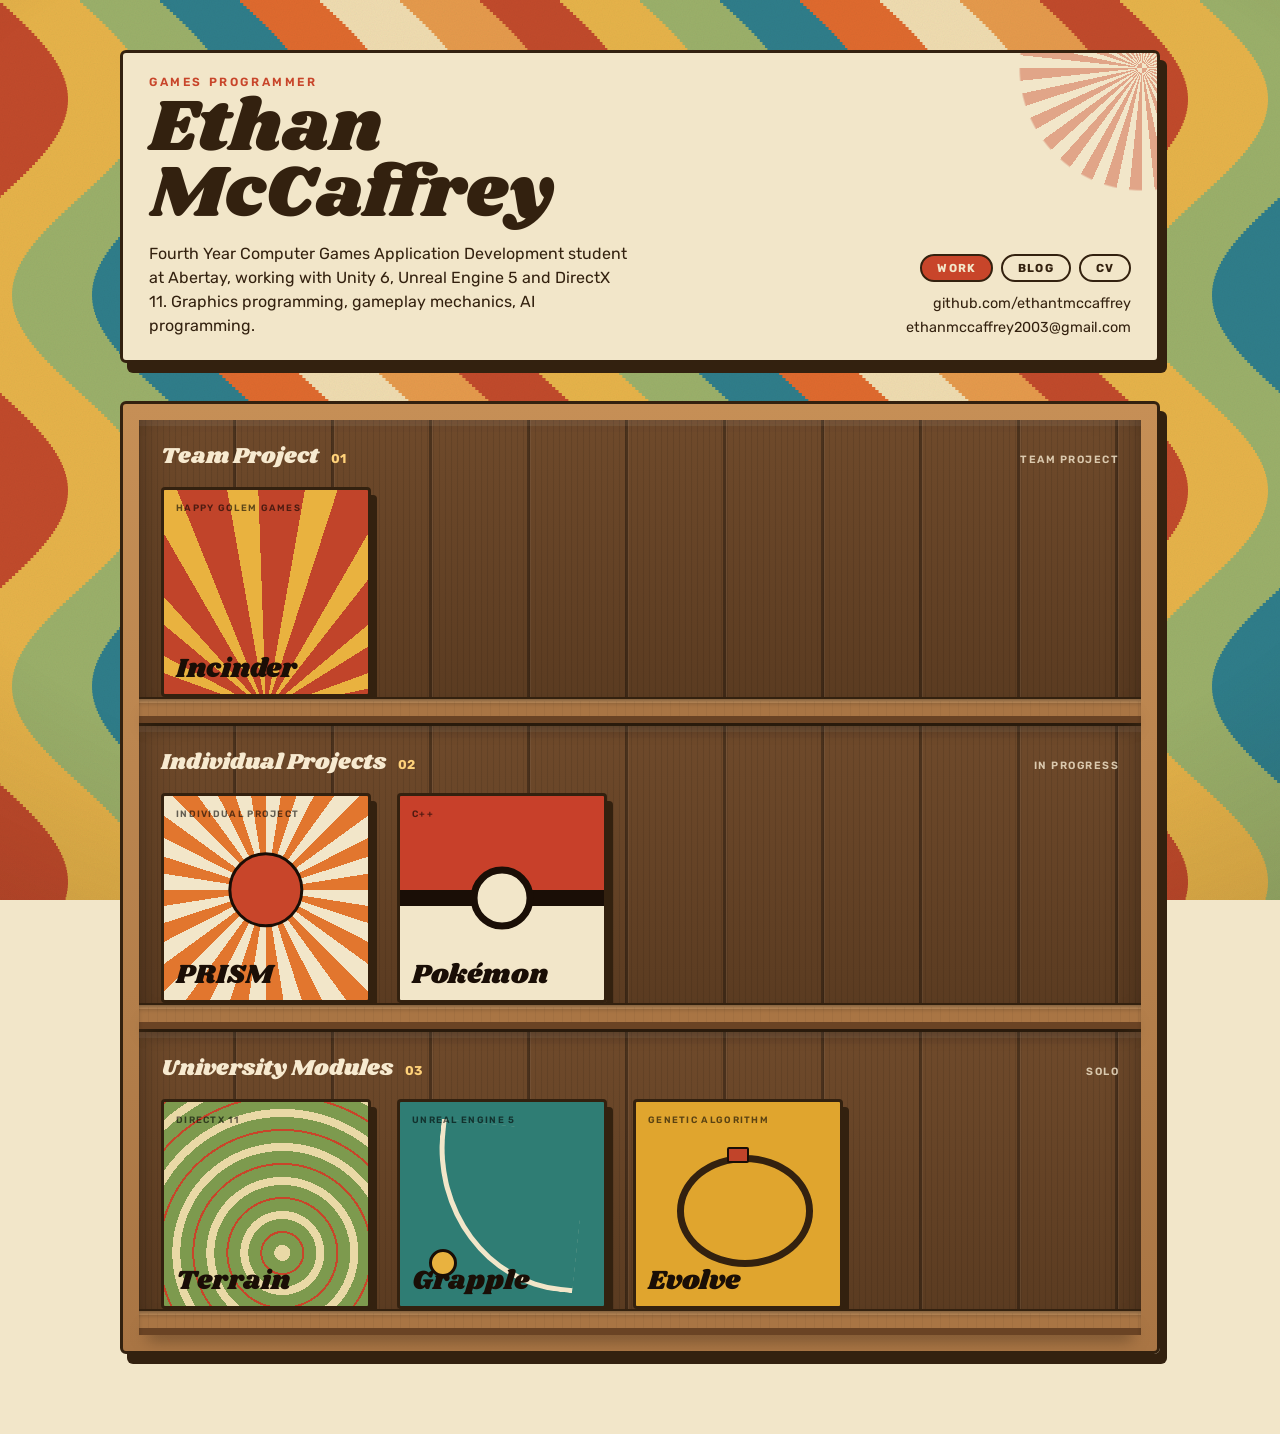
==== commit 4ae1e434: "Add files via upload" ====
--- a/index.html
+++ b/index.html
@@ -25,7 +25,12 @@
                     <p class="tagline">Fourth Year Computer Games Application Development student at Abertay, working with Unity 6, Unreal Engine 5 and DirectX 11. Graphics programming, gameplay mechanics, AI programming.</p>
                 </div>
                 <div class="contact">
-                    <a href="https://github.com/2303621" target="_blank" rel="noopener">github.com/2303621</a>
+                    <nav class="nav">
+                        <a href="index.html" class="nav-link is-current">Work</a>
+                        <a href="blog.html" class="nav-link">Blog</a>
+                        <a href="cv.html" class="nav-link">CV</a>
+                    </nav>
+                    <a href="https://github.com/ethantmccaffrey" target="_blank" rel="noopener">github.com/ethantmccaffrey</a>
                     <a href="mailto:ethanmccaffrey2003@gmail.com">ethanmccaffrey2003@gmail.com</a>
                 </div>
             </header>
@@ -70,10 +75,10 @@
                         <div class="tags" id="player-tags"></div>
                     </div>
 
-                    <div class="cue" id="player-cue" hidden>
-                        <button type="button" id="cue-btn"><span></span><span class="arr">&darr;</span></button>
-                    </div>
                 </div>
+
+                <section class="insert" id="player-insert" hidden></section>
+
                 <section class="sleeve-back" id="player-sleeve" hidden></section>
 
             </div>
@@ -84,3 +89,5 @@
 </html>
 
 
+
+
--- a/style.css
+++ b/style.css
@@ -1,14 +1,14 @@
 :root {
-  --paper:#f2e6c9;  
-  --ink:#33210f;   
-  --accent:#c8452a;   
-  --line:#33210f33;
-
-  --wood:#a97544;   
-  --wood-lite:#c68f56;
-  --wood-dark:#734b29;
-
-  --display: "Shrikhand", Georgia, serif;      
+  --paper:#f2e6c9;   
+  --ink:#33210f;  
+  --accent: #c8452a;   
+  --line: #33210f33;
+
+  --wood: #a97544;   
+  --wood-lite: #c68f56;
+  --wood-dark: #734b29;
+
+  --display: "Shrikhand", Georgia, serif;     
   --text: "Rubik", system-ui, sans-serif;   
   --ease: cubic-bezier(.34,.09,.2,1);
 }
@@ -45,6 +45,7 @@
   box-shadow: 7px 10px 0 var(--ink); padding: 22px 26px;
 }
 .brand, .contact { position: relative; z-index: 1; }
+
 .sunburst {
   position: absolute; top: -128px; right: -128px; width: 286px; height: 286px; z-index: 0; opacity: .4; pointer-events: none;
   background: repeating-conic-gradient(from 0deg at 50% 50%, var(--accent) 0deg 6deg, transparent 6deg 12deg);
@@ -67,9 +68,19 @@
 .contact a { color: var(--ink); text-decoration: none; border-bottom: 2px solid transparent; }
 .contact a:hover { border-color: var(--accent); }
 
+.nav { display: flex; flex-wrap: wrap; justify-content: flex-end; gap: 8px; margin-bottom: 8px; }
+.contact .nav-link {
+  font-family: var(--text); font-weight: 700; font-size: .72rem; letter-spacing: .1em; text-transform: uppercase;
+  color: var(--ink); text-decoration: none; background: var(--paper);
+  border: 2px solid var(--ink); border-radius: 100px; padding: 5px 15px;
+  transition: background .2s var(--ease), color .2s var(--ease);
+}
+.contact .nav-link:hover { background: var(--ink); color: var(--paper); }
+.contact .nav-link.is-current { background: var(--accent); color: var(--paper); }
+
 #shelf {
   margin-top: 38px; border: 3px solid var(--ink); border-radius: 6px; overflow: hidden; padding: 16px;
-  background: linear-gradient(180deg, #c68f56, #a97544);   
+  background: linear-gradient(180deg, #c68f56, #a97544);  
   box-shadow: 7px 10px 0 var(--ink);
 }
 
@@ -79,7 +90,9 @@
     repeating-linear-gradient(90deg, rgba(0,0,0,.09) 0 1px, transparent 1px 6px),
     repeating-linear-gradient(90deg, transparent 0 94px, rgba(0,0,0,.32) 94px 97px, rgba(255,255,255,.05) 97px 98px),
     linear-gradient(180deg, #6f4a2b, #593a20);
-  box-shadow: inset 0 -20px 26px -16px #00000075, inset 22px 0 44px -32px #00000070, inset -22px 0 44px -32px #00000070, inset 0 6px 0 0 #ffffff10;
+  box-shadow: inset 0 -20px 26px -16px #00000075,
+              inset 22px 0 44px -32px #00000070, inset -22px 0 44px -32px #00000070,
+              inset 0 6px 0 0 #ffffff10;
 }
 .unit:last-child { border-bottom: 0; }
 
@@ -128,7 +141,6 @@
 .cv-incinder::before { content:""; position:absolute; inset:0; background:repeating-conic-gradient(from 90deg at 50% 108%, #e9b23f 0 8deg, transparent 8deg 20deg); }
 .cv-pokemon { background: linear-gradient(180deg, #c8402a 0 46%, #1a0e06 46% 54%, #f2e6c9 54% 100%); }
 .cv-pokemon::after { content:""; position:absolute; left:50%; top:50%; transform:translate(-50%,-50%); width:24%; aspect-ratio:1; border-radius:50%; background:#f2e6c9; border:7px solid #1a0e06; }
-
 .cv-ai { background:#e0a52e; }
 .cv-ai::before { content:""; position:absolute; left:20%; top:26%; width:60%; height:48%; border:7px solid #33210f; border-radius:50%; }
 .cv-ai::after { content:""; position:absolute; left:50%; top:26%; transform:translate(-50%,-50%); width:18px; height:12px; border-radius:2px; background:#c1442a; border:2px solid #1a0e06; }
@@ -196,7 +208,7 @@
 .sleeve-back {
   position: relative; margin: 64px auto 0; width: min(100%,760px); aspect-ratio: 1;
   padding: clamp(24px,3.4vw,40px);
-  background: #d09262; 
+  background: #d09262;
   border: 3px solid var(--ink); border-radius: 6px; box-shadow: 8px 12px 0 var(--ink);
   display: grid; grid-template-columns: minmax(0,1fr) minmax(0,1fr); gap: clamp(22px,3vw,44px); align-items: center;
 }
@@ -223,7 +235,6 @@
 
 .studio-logo { position: absolute; right: clamp(18px,3vw,38px); bottom: clamp(14px,2.4vw,28px); z-index: 3; width: clamp(140px,17vw,180px); transform: rotate(-4deg); filter: drop-shadow(3px 4px 3px #33210f3a); pointer-events: none; }
 
-
 @media (max-width: 820px) {
   .hero { grid-template-columns: 1fr; gap: 26px; min-height: 0; }
   .stage { max-width: 280px; margin: 0 auto; }
@@ -233,4 +244,33 @@
 @media (prefers-reduced-motion: reduce) {
   .player, .art { transition: none; }
   .cue .arr { animation: none; }
-}+}
+
+.page { margin-top: 38px; }
+.page-head { display: flex; flex-wrap: wrap; align-items: flex-end; justify-content: space-between; gap: 16px; margin-bottom: 22px; }
+.page-eyebrow { font-family: var(--text); font-weight: 600; font-size: .74rem; letter-spacing: .22em; text-transform: uppercase; color: var(--accent); margin: 0 0 6px; }
+.page-title { font-family: var(--display); font-size: clamp(2rem,5vw,3rem); line-height: .95; color: var(--ink); }
+
+.download-btn { display: inline-flex; align-items: center; gap: 9px; background: var(--ink); color: var(--paper); text-decoration: none; font-family: var(--text); font-weight: 700; font-size: .9rem; letter-spacing: .02em; padding: 13px 22px; border-radius: 100px; border: 3px solid var(--ink); box-shadow: 4px 5px 0 var(--ink); transition: transform .2s var(--ease), box-shadow .2s var(--ease), background .2s; }
+.download-btn:hover { background: var(--accent); transform: translate(-2px,-2px); box-shadow: 6px 7px 0 var(--ink); }
+.download-btn svg { width: 18px; height: 18px; fill: none; stroke: currentColor; stroke-width: 2.2; stroke-linecap: round; stroke-linejoin: round; }
+
+.cv-frame { border: 3px solid var(--ink); border-radius: 6px; box-shadow: 7px 10px 0 var(--ink); background: #fffdf5; padding: 10px; }
+.cv-frame iframe { display: block; width: 100%; height: 82vh; border: 0; border-radius: 3px; background: #fffdf5; }
+.cv-fallback { text-align: center; font-size: .82rem; opacity: .7; margin: 10px 0 4px; }
+.cv-fallback a { color: var(--accent); font-weight: 600; }
+
+@media (max-width: 640px) {
+  .cv-frame iframe { height: 70vh; }
+  .page-head { flex-direction: column; align-items: flex-start; }
+}
+
+.blog-soon { border: 3px solid var(--ink); border-radius: 6px; box-shadow: 7px 10px 0 var(--ink); background: var(--paper); padding: clamp(30px,6vw,60px); text-align: center; }
+.blog-soon p { font-family: var(--text); font-size: 1.1rem; font-weight: 500; opacity: .8; margin: 0; }
+
+.photo video { display: block; width: 100%; height: auto; }
+
+.insert { margin: 52px auto 0; width: min(94%,600px); display: flex; justify-content: center; }
+.insert-card { position: relative; background: #fbf3dd; border: 3px solid var(--ink); border-radius: 4px;
+  box-shadow: 6px 9px 0 var(--ink); padding: 13px; }
+.insert-card video { display: block; width: 100%; height: auto; border: 2px solid var(--ink); border-radius: 2px; background: #000; }
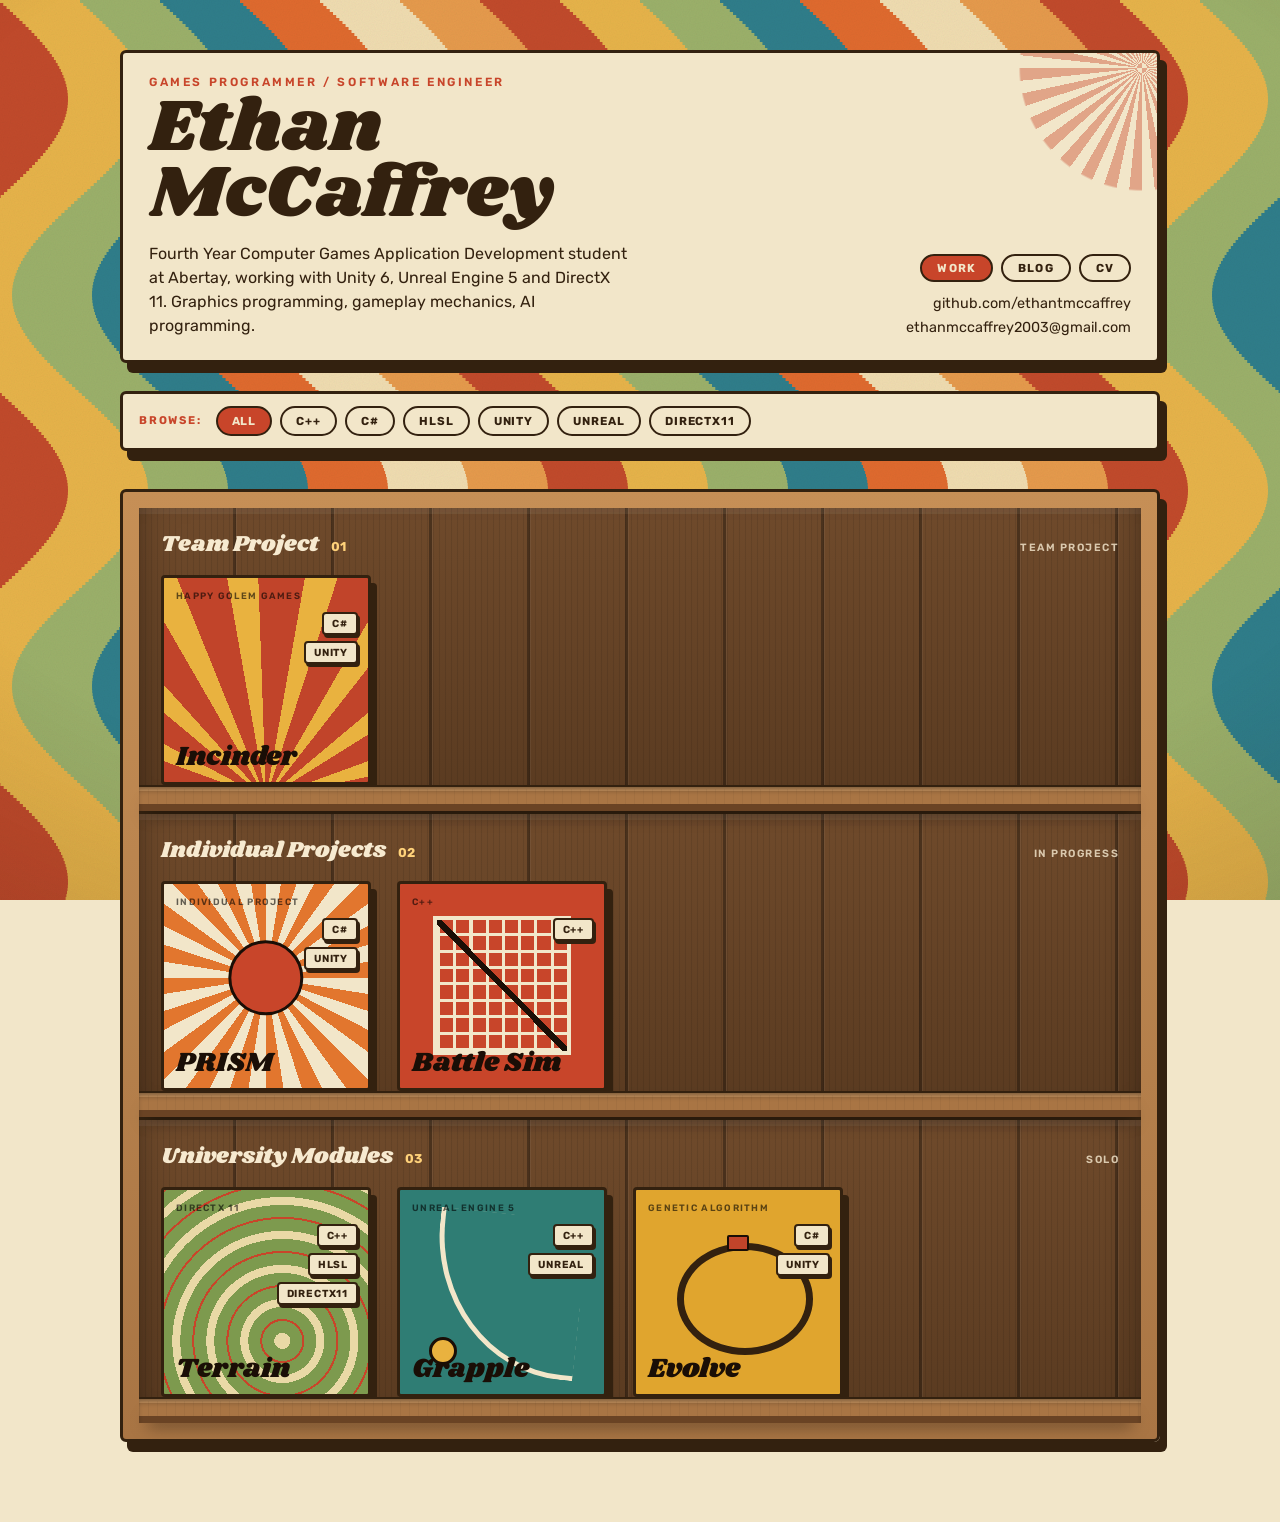
==== commit 6eec9123: "Updates to the website" ====
--- a/index.html
+++ b/index.html
@@ -20,7 +20,7 @@
             <header class="masthead">
                 <div class="sunburst"></div>
                 <div class="brand">
-                    <p class="eyebrow">Games Programmer</p>
+                    <p class="eyebrow">Games Programmer / Software Engineer</p>
                     <h1>Ethan<br>McCaffrey</h1>
                     <p class="tagline">Fourth Year Computer Games Application Development student at Abertay, working with Unity 6, Unreal Engine 5 and DirectX 11. Graphics programming, gameplay mechanics, AI programming.</p>
                 </div>
@@ -35,6 +35,7 @@
                 </div>
             </header>
 
+            <nav class="tool-filter" id="tool-filter" aria-label="Filter projects by tool"></nav>
             <main class="shelf" id="shelf"></main>
         </div>
 
--- a/style.css
+++ b/style.css
@@ -123,6 +123,20 @@
   transition: transform .28s var(--ease), box-shadow .28s var(--ease);
 }
 .sleeve:hover .art { transform: translate(-3px,-4px); box-shadow: 10px 13px 0 var(--ink); }
+.tools { position: absolute; top: 34px; right: 10px; z-index: 3; display: flex; flex-direction: column; align-items: flex-end; gap: 6px; pointer-events: none; }
+.tool { font-family: var(--text); font-weight: 700; font-size: .64rem; letter-spacing: .08em; text-transform: uppercase;
+  background: var(--paper); color: var(--ink); border: 2px solid var(--ink); border-radius: 4px; padding: 3px 8px;
+box-shadow: 2px 3px 0 var(--ink); }
+
+.tool-filter { display: flex; flex-wrap: wrap; align-items: center; gap: 8px; margin-top: 28px; padding: 12px 16px;
+  background: var(--paper); border: 3px solid var(--ink); border-radius: 6px; box-shadow: 7px 10px 0 var(--ink); }
+.filter-label { font-family: var(--text); font-weight: 700; font-size: .7rem; letter-spacing: .16em; text-transform: uppercase; color: var(--accent); margin-right: 6px; }
+.filter-btn { font-family: var(--text); font-weight: 700; font-size: .72rem; letter-spacing: .08em; text-transform: uppercase;
+  border: 2px solid var(--ink); border-radius: 100px; padding: 6px 14px; background: var(--paper); color: var(--ink); cursor: pointer; }
+.filter-btn:hover { background: var(--ink); color: var(--paper); }
+.filter-btn.is-active { background: var(--accent); color: var(--paper); }
+.sleeve { transition: opacity .25s, filter .25s; }
+.sleeve.is-dimmed { opacity: .25; filter: grayscale(1); }
 .art img { width: 100%; height: 100%; object-fit: cover; display: block; }  
 
 .cover-label { position: absolute; inset: 0; z-index: 2; padding: 12px; display: flex; flex-direction: column; justify-content: space-between; }
@@ -139,8 +153,12 @@
 .cv-prism::after  { content:""; position:absolute; left:50%; top:46%; width:34%; aspect-ratio:1; transform:translate(-50%,-50%); border-radius:50%; background:#c8452a; border:3px solid #1a0e06; }
 .cv-incinder { background: #c1442a; }
 .cv-incinder::before { content:""; position:absolute; inset:0; background:repeating-conic-gradient(from 90deg at 50% 108%, #e9b23f 0 8deg, transparent 8deg 20deg); }
-.cv-pokemon { background: linear-gradient(180deg, #c8402a 0 46%, #1a0e06 46% 54%, #f2e6c9 54% 100%); }
-.cv-pokemon::after { content:""; position:absolute; left:50%; top:50%; transform:translate(-50%,-50%); width:24%; aspect-ratio:1; border-radius:50%; background:#f2e6c9; border:7px solid #1a0e06; }
+.cv-battle { background: #c8452a; }
+.cv-battle::before { content:""; position:absolute; inset:16%; border:4px solid #f2e6c9;
+  background:
+    linear-gradient(to top right, transparent calc(50% - 3px), #1a0e06 calc(50% - 3px) calc(50% + 3px), transparent calc(50% + 3px)),
+    repeating-linear-gradient(90deg, #f2e6c9 0 3px, transparent 3px 12.5%),
+    repeating-linear-gradient(0deg, #f2e6c9 0 3px, transparent 3px 12.5%); }
 .cv-ai { background:#e0a52e; }
 .cv-ai::before { content:""; position:absolute; left:20%; top:26%; width:60%; height:48%; border:7px solid #33210f; border-radius:50%; }
 .cv-ai::after { content:""; position:absolute; left:50%; top:26%; transform:translate(-50%,-50%); width:18px; height:12px; border-radius:2px; background:#c1442a; border:2px solid #1a0e06; }
@@ -216,6 +234,38 @@
   background: repeating-conic-gradient(from 90deg at 50% 122%, #edc878 0 8deg, transparent 8deg 20deg); }
 .sleeve-back::after { content:""; position:absolute; inset:0; pointer-events:none; border-radius:4px; box-shadow: inset 0 0 90px -22px #5a341899; }
 
+.sleeve-back.sb-prism { background: #e8905a; }
+.sleeve-back.sb-prism::before {
+  background: repeating-conic-gradient(from 0deg at 50% 46%, #f2e6c9 0 9deg, transparent 9deg 18deg);
+  opacity: .5;
+}
+
+.sleeve-back.sb-terrain { background: #93ad68; }
+.sleeve-back.sb-terrain::before {
+  background: repeating-radial-gradient(circle at 58% 74%, #e9d9a6 0 8px, transparent 8px 20px, #c8452a 20px 22px, transparent 22px 34px);
+  opacity: .45;
+}
+
+.sleeve-back.sb-evolve { background: #e8b85a; }
+.sleeve-back.sb-evolve::before {
+  background: repeating-radial-gradient(ellipse at 50% 42%, transparent 0 34px, #33210f 34px 38px);
+  opacity: .1;
+}
+
+.sleeve-back.sb-grapple { background: #7fb3a9; }
+.sleeve-back.sb-grapple::before {
+  background: repeating-radial-gradient(circle at 50% -20%, transparent 0 60px, #f2e6c9 60px 64px);
+  opacity: .3;
+}
+
+.sleeve-back.sb-battle { background: #e39a83; }
+.sleeve-back.sb-battle::before {
+  background:
+    repeating-linear-gradient(90deg, #f2e6c9 0 3px, transparent 3px 48px),
+    repeating-linear-gradient(0deg, #f2e6c9 0 3px, transparent 3px 48px);
+  opacity: .35;
+}
+
 .sb-left { position: relative; z-index: 1; }
 .sb-accent { display: block; width: 46px; height: 4px; background: var(--accent); border-radius: 2px; margin: 0 0 1.2rem; }
 .liner p { line-height: 1.62; margin: 0 0 1rem; font-size: 1rem; }
@@ -231,7 +281,15 @@
 .photo:nth-child(1) { transform: rotate(-2.4deg); }
 .photo:nth-child(2) { transform: rotate(1.8deg); margin-top: -6px; }
 .photo::before { content:""; position:absolute; top:-12px; left:50%; transform:translateX(-50%) rotate(-1.5deg); width:104px; height:26px; background:#e7cf8b99; border:1px dashed #33210f2e; box-shadow:0 1px 2px #00000018; }
-.photo:nth-child(2)::before { transform:translateX(-50%) rotate(2deg); background:#d9b98b99; }
+
+.photos.pile { gap: 0; }
+.photos.pile .photo { width: 80%; transition: transform .2s var(--ease); }
+.photos.pile .photo + .photo { margin-top: -30px; }
+.photos.pile .photo:nth-child(odd)  { align-self: flex-start; }
+.photos.pile .photo:nth-child(even) { align-self: flex-end; }
+.photos.pile .photo:nth-child(3) { transform: rotate(-1.2deg); }
+.photos.pile .photo:nth-child(4) { transform: rotate(2.6deg); }
+.photos.pile .photo:hover { transform: rotate(0) scale(1.05); z-index: 2; }
 
 .studio-logo { position: absolute; right: clamp(18px,3vw,38px); bottom: clamp(14px,2.4vw,28px); z-index: 3; width: clamp(140px,17vw,180px); transform: rotate(-4deg); filter: drop-shadow(3px 4px 3px #33210f3a); pointer-events: none; }
 
@@ -273,4 +331,17 @@
 .insert { margin: 52px auto 0; width: min(94%,600px); display: flex; justify-content: center; }
 .insert-card { position: relative; background: #fbf3dd; border: 3px solid var(--ink); border-radius: 4px;
   box-shadow: 6px 9px 0 var(--ink); padding: 13px; }
-.insert-card video { display: block; width: 100%; height: auto; border: 2px solid var(--ink); border-radius: 2px; background: #000; }+
+.insert:has(.insert-report) { width: min(100%, 920px); }
+.insert-card.insert-report { width: 100%; }
+.report-bar { display: flex; justify-content: space-between; align-items: center; gap: 12px; padding: 0 2px 10px;
+  font-family: var(--text); font-weight: 700; font-size: .7rem; letter-spacing: .12em; text-transform: uppercase; }
+.report-bar a { color: var(--accent); text-decoration: none; }
+.report-bar a:hover { text-decoration: underline; }
+.insert-card.insert-report iframe { aspect-ratio: auto; height: 85vh; background: #fff; }
+.insert-card iframe { display: block; width: 100%; aspect-ratio: 16 / 9; border: 2px solid var(--ink); border-radius: 2px; background: #000; }
+.insert-card:has(iframe) { width: 100%; }
+
+.insert:has(.insert-image) { width: min(100%, 920px); }
+.insert-card.insert-image { width: 100%; }
+.insert-card.insert-image img { display: block; width: 100%; height: auto; border: 2px solid var(--ink); border-radius: 2px; }
